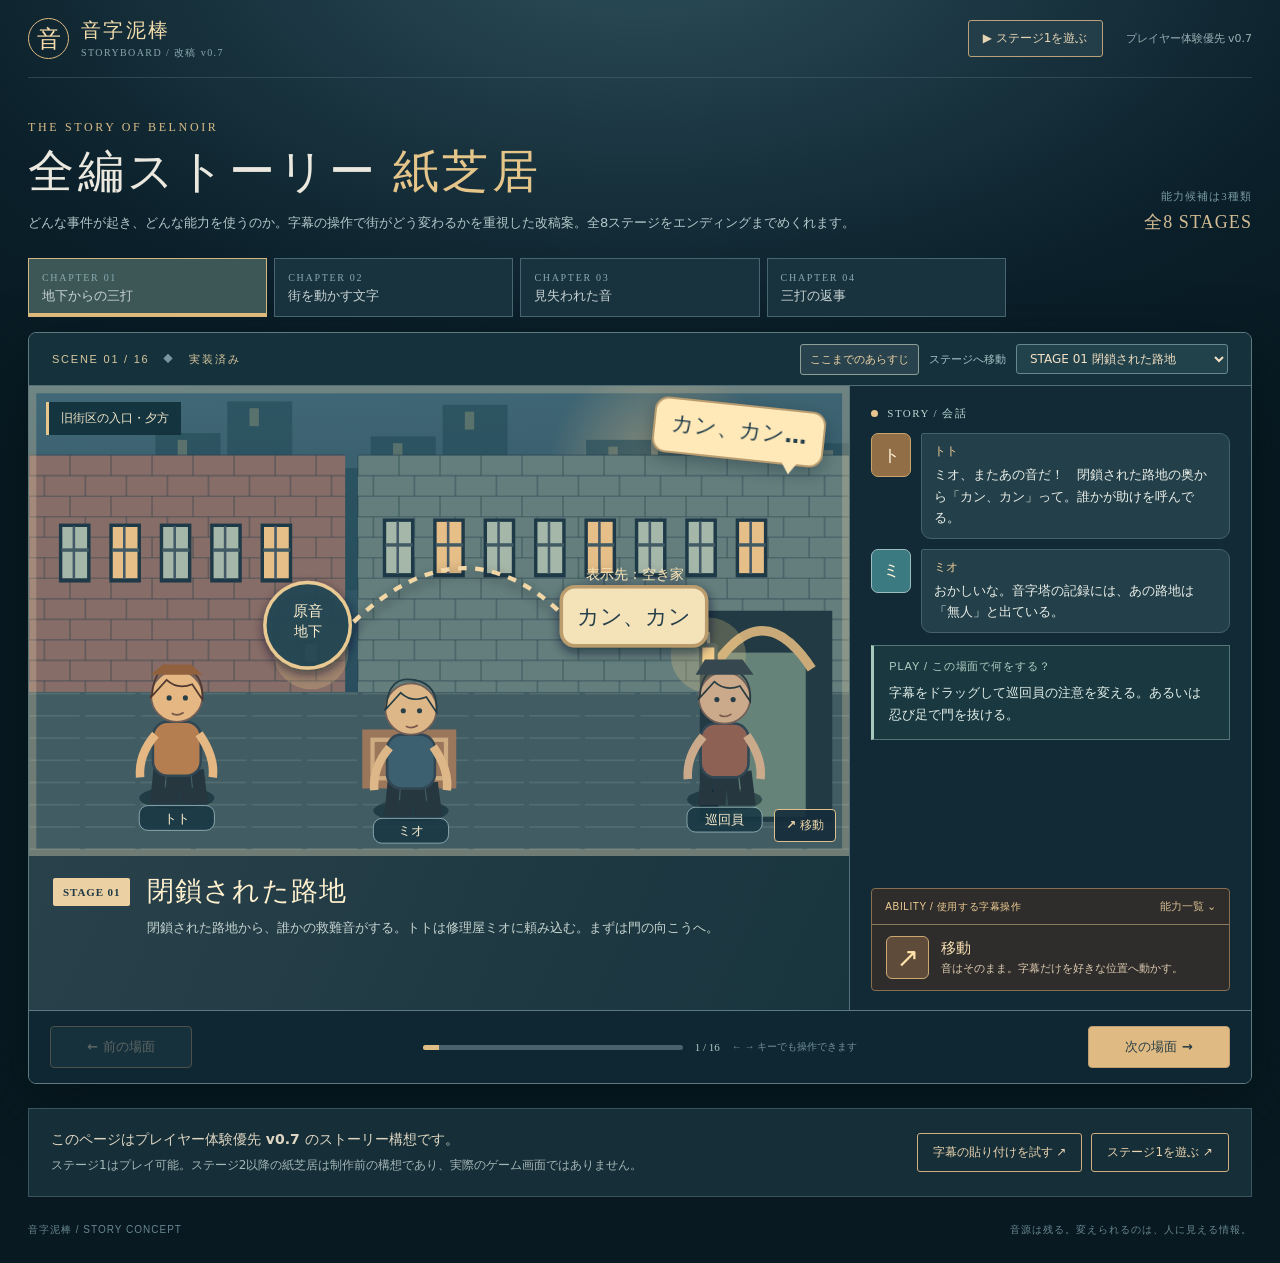
==== story/index.html @ 40056425 "Deploy player-first paper theater and caption experiment" ====
<!doctype html>
<html lang="ja">
<head>
  <meta charset="UTF-8"/>
  <meta name="viewport" content="width=device-width, initial-scale=1, viewport-fit=cover"/>
  <link rel="icon" href="data:image/svg+xml,%3Csvg xmlns='http://www.w3.org/2000/svg' viewBox='0 0 48 48'%3E%3Crect width='48' height='48' rx='10' fill='%231b3a44'/%3E%3Ctext x='24' y='34' text-anchor='middle' font-size='28'%3E%E9%9F%B3%3C/text%3E%3C/svg%3E"/>
  <meta name="theme-color" content="#10262f"/>
  <meta name="description" content="音字泥棒・全8ステージのストーリーと字幕能力をイラスト付きの紙芝居で確認する企画プレビュー。"/>
  <title>音字泥棒｜全編ストーリー紙芝居</title>
  <link rel="stylesheet" href="./style.css"/>
</head>
<body>
<div class="app">
  <header class="topbar">
    <a class="identity" href="../" aria-label="音字泥棒のゲームへ戻る"><span class="identity-mark">音</span><span><strong>音字泥棒</strong><small>STORYBOARD / 改稿 v0.7</small></span></a>
    <nav class="top-actions" aria-label="ページ移動"><a href="../">▶ ステージ1を遊ぶ</a><span class="draft-label">プレイヤー体験優先 v0.7</span></nav>
  </header>
  <section class="heading">
    <div><span class="kicker">THE STORY OF BELNOIR</span><h1>全編ストーリー<span>紙芝居</span></h1><p>どんな事件が起き、どんな能力を使うのか。<br class="mobile-br"/>字幕の操作で街がどう変わるかを重視した改稿案。<br class="mobile-br"/>全8ステージをエンディングまでめくれます。</p></div>
    <div class="heading-aside">能力候補は3種類 <span>全8 STAGES</span></div>
  </section>
  <nav class="chapter-nav" id="chapters" aria-label="章を選ぶ"></nav>
  <main class="paper" id="paper">
    <div class="paper-top">
      <div class="paper-meta"><span id="scene-number">SCENE 01 / 16</span><span class="meta-dot">◆</span><span id="scene-kind">導入</span></div>
      <div class="stage-nav"><button id="recap-toggle" type="button" aria-expanded="false" aria-controls="recap-panel">ここまでのあらすじ</button><label for="stage-select">ステージへ移動</label><select id="stage-select" aria-label="ステージを選んでジャンプ"></select></div>
    </div>
    <div id="recap-panel" class="recap-panel" hidden aria-label="再開時のあらすじ"><strong>ここまでのあらすじ（3文）</strong><div id="recap-lines"></div></div>
    <div class="story-grid">
      <section class="art-column" aria-label="場面イラスト">
        <div class="illustration" id="illustration">
          <div id="artwork" class="artwork" role="img" aria-label="シーンのイラスト"></div>
          <span id="scene-location" class="art-location"></span>
          <span id="scene-sound" class="art-sound"></span>
          <div id="ability-tag" class="art-ability"></div>
        </div>
        <div class="story-caption"><span id="stage-label" class="stage-label">STAGE 01</span><div><h2 id="scene-title"></h2><p id="scene-lead"></p></div></div>
      </section>
      <aside class="talk-column" aria-label="物語とゲーム体験">
        <div class="talk-heading"><span class="dot"></span><span>STORY / 会話</span></div>
        <div id="dialogues" class="dialogues"></div>
        <div class="gameplay-card"><div class="gameplay-label">PLAY / この場面で何をする？</div><p id="gameplay"></p><a id="lab-link" href="./lab/" hidden>この操作を実際に試す →</a></div>
        <div class="ability-card">
          <div class="ability-card-top"><span>ABILITY / 使用する字幕操作</span><button type="button" id="ability-details" aria-expanded="false" aria-controls="ability-list">能力一覧 <span>⌄</span></button></div>
          <div class="ability-current"><span id="ability-symbol" class="ability-symbol"></span><div><strong id="ability-name"></strong><p id="ability-note"></p></div></div>
          <div class="ability-list hidden" id="ability-list"></div>
        </div>
      </aside>
    </div>
    <footer class="page-controls">
      <button id="prev" type="button" class="page-button secondary" aria-label="前の場面へ">← <span>前の場面</span></button>
      <div class="pager-mid"><div class="progress-track"><div class="progress-fill" id="progress-fill"></div></div><span id="page-count">1 / 16</span><span class="keyboard-tip">← → キーでも操作できます</span></div>
      <button id="next" type="button" class="page-button primary">次の場面 <span>→</span></button>
    </footer>
  </main>
  <section class="bottom-guide"><div><strong>このページはプレイヤー体験優先 v0.7 のストーリー構想です。</strong><p>ステージ1はプレイ可能。ステージ2以降の紙芝居は制作前の構想であり、実際のゲーム画面ではありません。</p></div><div class="guide-links"><a href="./lab/">字幕の貼り付けを試す ↗</a><a href="../">ステージ1を遊ぶ ↗</a></div></section>
  <footer class="footer"><span>音字泥棒 / STORY CONCEPT</span><span>音源は残る。変えられるのは、人に見える情報。</span></footer>
</div>
<script type="module" src="./app.js"></script>
</body>
</html>
---- story/style.css ----
:root{color-scheme:dark;font-family:"Noto Sans JP","Hiragino Kaku Gothic ProN",system-ui,sans-serif;color:#eae8df;background:#081b23;font-synthesis:none}
*{box-sizing:border-box}html{scroll-behavior:smooth}html,body{margin:0;min-height:100%}
body{background:radial-gradient(ellipse 90% 49% at 50% -5%,#2d4e5b 0%,#0a1f29 65%,#081921 100%);}
button,select{font:inherit}button{cursor:pointer}a{color:inherit;text-decoration:none}button:focus-visible,a:focus-visible,select:focus-visible{outline:2px solid #ebc991;outline-offset:3px}
.app{max-width:1450px;padding:0 28px;margin:auto}.topbar{min-height:78px;display:flex;justify-content:space-between;align-items:center;gap:20px;border-bottom:1px solid #58737b65}
.identity{display:flex;align-items:center;gap:12px}.identity-mark{width:41px;height:41px;border:1px solid #ddb981;border-radius:50%;display:grid;place-items:center;color:#f5dbac;font-family:"Shippori Mincho",serif;font-size:24px}
.identity strong{font-family:"Shippori Mincho",serif;font-size:20px;color:#f2dcac;display:block;letter-spacing:.12em}.identity small{display:block;font:10px Georgia,serif;letter-spacing:.14em;color:#8aa7ac;margin-top:2px}
.top-actions{display:flex;align-items:center;gap:23px}.top-actions a{border:1px solid #bba17a;color:#e4d4b5;padding:9px 14px;font-size:12px;border-radius:3px;background:#243e49}.top-actions a:hover{background:#355967}.draft-label{color:#99afb3;font-size:11px}
.heading{display:flex;align-items:flex-end;justify-content:space-between;gap:30px;margin:38px 0 24px}.kicker{font:12px Georgia,serif;letter-spacing:.22em;color:#d9bb88}.heading h1{font-family:"Shippori Mincho",serif;font-size:clamp(32px,3.6vw,50px);margin:6px 0 8px;letter-spacing:.08em;font-weight:700}.heading h1 span{color:#e5c58a;margin-left:14px}.heading p{font-size:13px;color:#b2c8ca;line-height:1.8;margin:0}.heading-aside{font:11px Georgia,serif;letter-spacing:.1em;color:#7c9da2;text-align:right;flex-shrink:0}.heading-aside span{display:block;font-size:18px;margin-top:6px;color:#d3bc93}
.chapter-nav{display:grid;grid-template-columns:repeat(5,minmax(0,1fr));gap:7px;margin-bottom:15px}.chapter{background:#18323e;border:1px solid #486671;text-align:left;padding:13px 13px 11px;min-width:0;color:#c9d5d5;transition:background .2s,transform .2s}.chapter:hover{background:#2b4b55}.chapter[aria-current="step"]{background:#3d5656;border-color:#d4b681;box-shadow:inset 0 -3px #dfba7b}.chapter small{color:#89abb1;font:10px Georgia,serif;letter-spacing:.17em;display:block;margin-bottom:4px}.chapter strong{font-size:13px;font-weight:700;white-space:nowrap;overflow:hidden;text-overflow:ellipsis;display:block}
.paper{background:#112a35;border:1px solid #5f7a7e;box-shadow:0 16px 55px #031016a8;border-radius:8px;overflow:hidden}
.paper-top{height:53px;background:#15323c;border-bottom:1px solid #536e77;display:flex;align-items:center;justify-content:space-between;padding:0 23px;gap:8px}
.paper-meta{display:flex;gap:14px;align-items:center;font:11px Georgia,"Noto Sans JP",sans-serif;letter-spacing:.16em;color:#dac69d}.meta-dot{color:#7996a1;font-size:10px}.stage-nav{display:flex;gap:10px;align-items:center}.stage-nav label{font-size:11px;color:#a6c4c7}.stage-nav select{font-size:12px;background:#21414b;color:#f2e1c4;border:1px solid #67878d;padding:6px 23px 6px 9px;border-radius:3px}
.story-grid{display:grid;grid-template-columns:minmax(0,1.64fr) minmax(310px,.8fr);gap:0}.art-column{min-width:0;border-right:1px solid #557178}
.illustration{position:relative;aspect-ratio:960/550;background:#1e4651;overflow:hidden}.artwork{width:100%;height:100%;transition:opacity .23s,transform .23s;will-change:opacity}.artwork.fade{opacity:.25;transform:scale(1.035)}.artwork svg{display:block;width:100%;height:100%}
.art-location{position:absolute;left:17px;top:16px;background:#0e2d38d9;backdrop-filter:blur(4px);border-left:3px solid #e8c78f;padding:8px 12px;font-size:12px;color:#f2e5c8;font-weight:700}
.art-sound{position:absolute;right:24px;top:18px;padding:9px 16px 13px;transform:rotate(6deg);background:#ffe9b9;border-radius:14px;color:#233e4a;font-size:clamp(13px,2vw,22px);font-weight:900;box-shadow:0 6px 18px #08182355;border:2px solid #b99c6f;animation:captionFloat 3s ease-in-out infinite}
@keyframes captionFloat{50%{transform:translateY(-5px) rotate(3deg)}}.art-sound:after{content:"";position:absolute;bottom:-11px;right:23px;border-style:solid;border-width:12px 8px 0;border-color:#ffe9b9 transparent transparent}
.art-ability{position:absolute;right:13px;bottom:14px;display:flex;align-items:center;gap:7px;background:#152e3be8;border:1px solid #e0c18d;padding:7px 11px;font-size:12px;color:#eed6a8;border-radius:4px;font-weight:700}
.story-caption{display:flex;align-items:flex-start;gap:17px;min-height:154px;padding:22px 24px 20px;background:linear-gradient(115deg,#29414b,#18343d)}
.stage-label{background:#ead0a2;color:#203945;font:700 11px Georgia,"Noto Sans JP",serif;white-space:nowrap;letter-spacing:.08em;padding:8px 10px;border-radius:2px;flex-shrink:0}
.story-caption h2{font-family:"Shippori Mincho",serif;font-size:clamp(20px,2.1vw,27px);font-weight:700;margin:-5px 0 7px;color:#fff0ce;letter-spacing:.04em}
.story-caption p{font-size:13px;line-height:1.8;color:#c5d4d0;margin:0}
.talk-column{padding:20px 21px 19px;display:flex;flex-direction:column;gap:12px}
.talk-heading{font:11px Georgia,"Noto Sans JP",serif;letter-spacing:.13em;color:#b8d6d1;display:flex;gap:9px;align-items:center}
.dot{height:7px;width:7px;border-radius:50%;background:#e9c68d}
.dialogues{display:grid;gap:10px;min-height:173px}.dialogue{display:flex;gap:10px;align-items:start}.avatar{width:40px;height:44px;display:grid;place-items:center;flex:0 0 auto;border-radius:7px;background:#3b7a80;color:#fff3d9;font-size:17px;font-family:"Shippori Mincho",serif;font-weight:700;border:1px solid #9cbec1}.avatar.toto{background:#916e46;border-color:#caa46d}.avatar.emma{background:#638e91}.avatar.clara{background:#6a6486}.avatar.nadia{background:#825b5a}.avatar.adel{background:#5d7567}.avatar.guard,.avatar.worker,.avatar.rescuer{background:#866956}
.speech{background:#23404a;border:1px solid #45626b;border-radius:2px 10px 10px 10px;padding:9px 12px;min-width:0;flex:1}.speech strong{display:block;color:#ebc996;font-size:12px;margin-bottom:4px}.speech p{color:#ebeee8;font-size:13px;line-height:1.65;margin:0;font-weight:600}
.gameplay-card{background:#193840;border:1px solid #527776;padding:13px 15px;border-left:3px solid #a4c9bb}.gameplay-label{font:11px Georgia,"Noto Sans JP",sans-serif;letter-spacing:.08em;color:#b6d0c4}.gameplay-card p{font-size:13px;line-height:1.7;margin:8px 0 0;color:#e2eee8}
.ability-card{border:1px solid #866f50;background:#342e2add;margin-top:auto;border-radius:4px;overflow:hidden}.ability-card-top{display:flex;justify-content:space-between;align-items:center;gap:8px;padding:8px 13px;border-bottom:1px solid #8b795b;font:10px Georgia,"Noto Sans JP",sans-serif;letter-spacing:.06em;color:#efcd94}.ability-card-top button{border:0;background:none;color:#d5bc91;font-size:11px;padding:2px 0}.ability-card-top button:hover{text-decoration:underline}.ability-current{display:flex;gap:12px;align-items:center;padding:11px 14px}.ability-symbol{display:grid;place-items:center;width:43px;height:43px;border:1px solid #cda873;background:#5e4b3a;color:#ffe3a9;border-radius:6px;font-size:27px;flex-shrink:0}.ability-current strong{color:#fce3b5;font-size:15px}.ability-current p{color:#dccab1;font-size:11px;line-height:1.5;margin:3px 0 0}.ability-list{border-top:1px solid #876d4c;padding:10px 13px;display:grid;grid-template-columns:1fr;gap:8px}.ability-list.hidden{display:none}.ability-list-item{display:grid;grid-template-columns:23px 53px 1fr;gap:6px;align-items:center;font-size:11px;color:#decaa7}.ability-list-item.locked{opacity:.43}.ability-list-item em{font-style:normal;color:#bba78d;font-size:10px}
.page-controls{background:#0e2733;border-top:1px solid #5c7981;display:flex;align-items:center;justify-content:space-between;padding:15px 21px;gap:18px}.page-button{padding:11px 17px;min-width:142px;font-weight:800;border-radius:4px;border:1px solid #bd9d71;font-size:13px}.page-button.primary{background:#dfba83;color:#263c45}.page-button.primary:hover{background:#f5d499}.page-button.secondary{background:#29444e;color:#ebdabe}.page-button.secondary:hover{background:#395b65}.page-button:disabled{opacity:.35;cursor:not-allowed}
.pager-mid{display:flex;flex:1;min-width:100px;align-items:center;gap:12px;justify-content:center}.progress-track{max-width:260px;min-width:60px;flex:1;border-radius:8px;height:5px;background:#49616c;overflow:hidden}.progress-fill{height:100%;background:#dfbd85;transition:width .25s}.pager-mid>span{font:11px Georgia,serif;color:#afc7c5;white-space:nowrap}.pager-mid .keyboard-tip{font:10px "Noto Sans JP",sans-serif;color:#728f96}
.bottom-guide{display:flex;justify-content:space-between;align-items:center;gap:18px;margin:24px 0 18px;padding:20px 22px;border:1px solid #39545d;background:#162e37}.bottom-guide strong{font-size:14px;color:#dfd7c4}.bottom-guide p{margin:7px 0 0;color:#a4b7b8;font-size:12px;line-height:1.6}.bottom-guide a{flex-shrink:0;border:1px solid #d2ae7d;padding:10px 15px;border-radius:3px;color:#ebd4b1;font-size:12px}.bottom-guide a:hover{background:#254751}.footer{display:flex;justify-content:space-between;padding:8px 0 26px;color:#688791;font:10px Georgia,"Noto Sans JP",sans-serif;letter-spacing:.1em}.mobile-br{display:none}
@media(max-width:1100px){.story-grid{grid-template-columns:minmax(0,1.3fr) minmax(285px,.9fr)}.art-sound{font-size:16px}.talk-column{padding:15px}.dialogues{min-height:150px}.speech p{font-size:12px}.story-caption{padding:17px;min-height:154px}.story-caption h2{font-size:22px}.pager-mid .keyboard-tip{display:none}}
@media(max-width:850px){.app{padding:0 15px}.topbar{min-height:64px}.heading{margin:24px 0 16px}.chapter-nav{gap:4px}.chapter{padding:11px 6px}.chapter strong{font-size:11px}.chapter small{font-size:9px}.story-grid{grid-template-columns:1fr}.art-column{border-right:0}.illustration{aspect-ratio:960/490}.story-caption{min-height:0;padding:16px 19px}.talk-column{border-top:1px solid #5d767e;padding:18px}.dialogues{min-height:0;grid-template-columns:1fr 1fr}.bottom-guide{margin-top:18px}}
@media(max-width:600px){.app{padding:0 8px}.topbar{min-height:60px;padding:0 4px}.identity-mark{width:33px;height:33px;font-size:19px}.identity strong{font-size:17px}.identity small{font-size:8px}.top-actions a{padding:6px 9px;font-size:10px}.top-actions .draft-label{display:none}.heading{margin:22px 5px 17px}.heading h1{font-size:33px}.heading h1 span{font-size:27px;margin-left:9px}.heading p{font-size:11px}.mobile-br{display:block}.heading-aside{display:none}.chapter-nav{display:flex;gap:5px;overflow-x:auto;padding-bottom:6px}.chapter{flex:0 0 108px}.chapter strong{font-size:10px}.paper-top{height:46px;padding:0 9px}.paper-meta{font-size:10px;gap:6px}.stage-nav{gap:5px}.stage-nav label{display:none}.stage-nav select{font-size:10px;max-width:123px}.art-location{left:6px;top:7px;font-size:9px;padding:5px 7px}.art-sound{right:8px;top:12px;font-size:12px;padding:5px 9px 8px}.art-ability{bottom:6px;right:6px;padding:4px 6px;font-size:9px}.illustration{aspect-ratio:960/570}.story-caption{gap:10px;padding:14px 10px 15px}.story-caption .stage-label{padding:7px 6px;font-size:9px}.story-caption h2{font-size:20px;margin:-4px 0 5px}.story-caption p{font-size:11px;line-height:1.65}.talk-column{padding:14px 10px}.dialogues{grid-template-columns:1fr;gap:9px}.dialogue{gap:8px}.avatar{height:38px;width:37px}.speech{padding:8px 10px}.speech p{font-size:12px}.gameplay-card{padding:12px}.gameplay-card p{font-size:12px}.page-controls{padding:11px 9px;gap:8px}.page-button{font-size:11px;min-width:101px;padding:10px 8px}.pager-mid{gap:5px}.pager-mid .progress-track{display:none}.pager-mid>span{font-size:11px}.bottom-guide{padding:14px 11px;flex-direction:column;align-items:flex-start}.bottom-guide strong{font-size:12px}.bottom-guide p{font-size:11px}.bottom-guide a{font-size:11px}.footer span:last-child{display:none}}
@media(prefers-reduced-motion:reduce){*,*:before,*:after{animation:none!important;transition:none!important;scroll-behavior:auto!important}}

/* Hands-on story experiment */
[hidden]{display:none!important}
#lab-link{display:inline-flex;margin-top:12px;padding:9px 13px;background:#e2c18e;color:#173642;font-size:12px;font-weight:800;text-decoration:none;border-radius:4px}
#lab-link:hover{background:#f4ddab}
.guide-links{display:flex;gap:9px;flex-wrap:wrap;align-items:center}
@media(max-width:600px){.guide-links{width:100%}}

/* Three-sentence resume recap (paper-theater preview, not a save implementation) */
#recap-toggle{background:#29434e;border:1px solid #8c9e96;border-radius:3px;color:#eed2a4;font-size:11px;padding:7px 9px;white-space:nowrap}
#recap-toggle:hover{background:#405e62}
.recap-panel{background:#24414b;border-bottom:1px solid #657c80;padding:13px 22px}.recap-panel strong{font-size:12px;color:#ecd29e}.recap-panel div{display:grid;grid-template-columns:repeat(3,1fr);gap:9px;margin-top:10px}.recap-panel p{font-size:12px;line-height:1.65;color:#d7e5dd;border-left:2px solid #c8ad7b;margin:0;padding:1px 8px}.stage-nav{flex-wrap:wrap;justify-content:flex-end}
@media(max-width:700px){.recap-panel{padding:12px}.recap-panel div{grid-template-columns:1fr;gap:5px}.recap-panel p{font-size:11px}#recap-toggle{font-size:9px;padding:6px}.paper-top{height:auto;min-height:53px;padding-top:7px;padding-bottom:7px}}
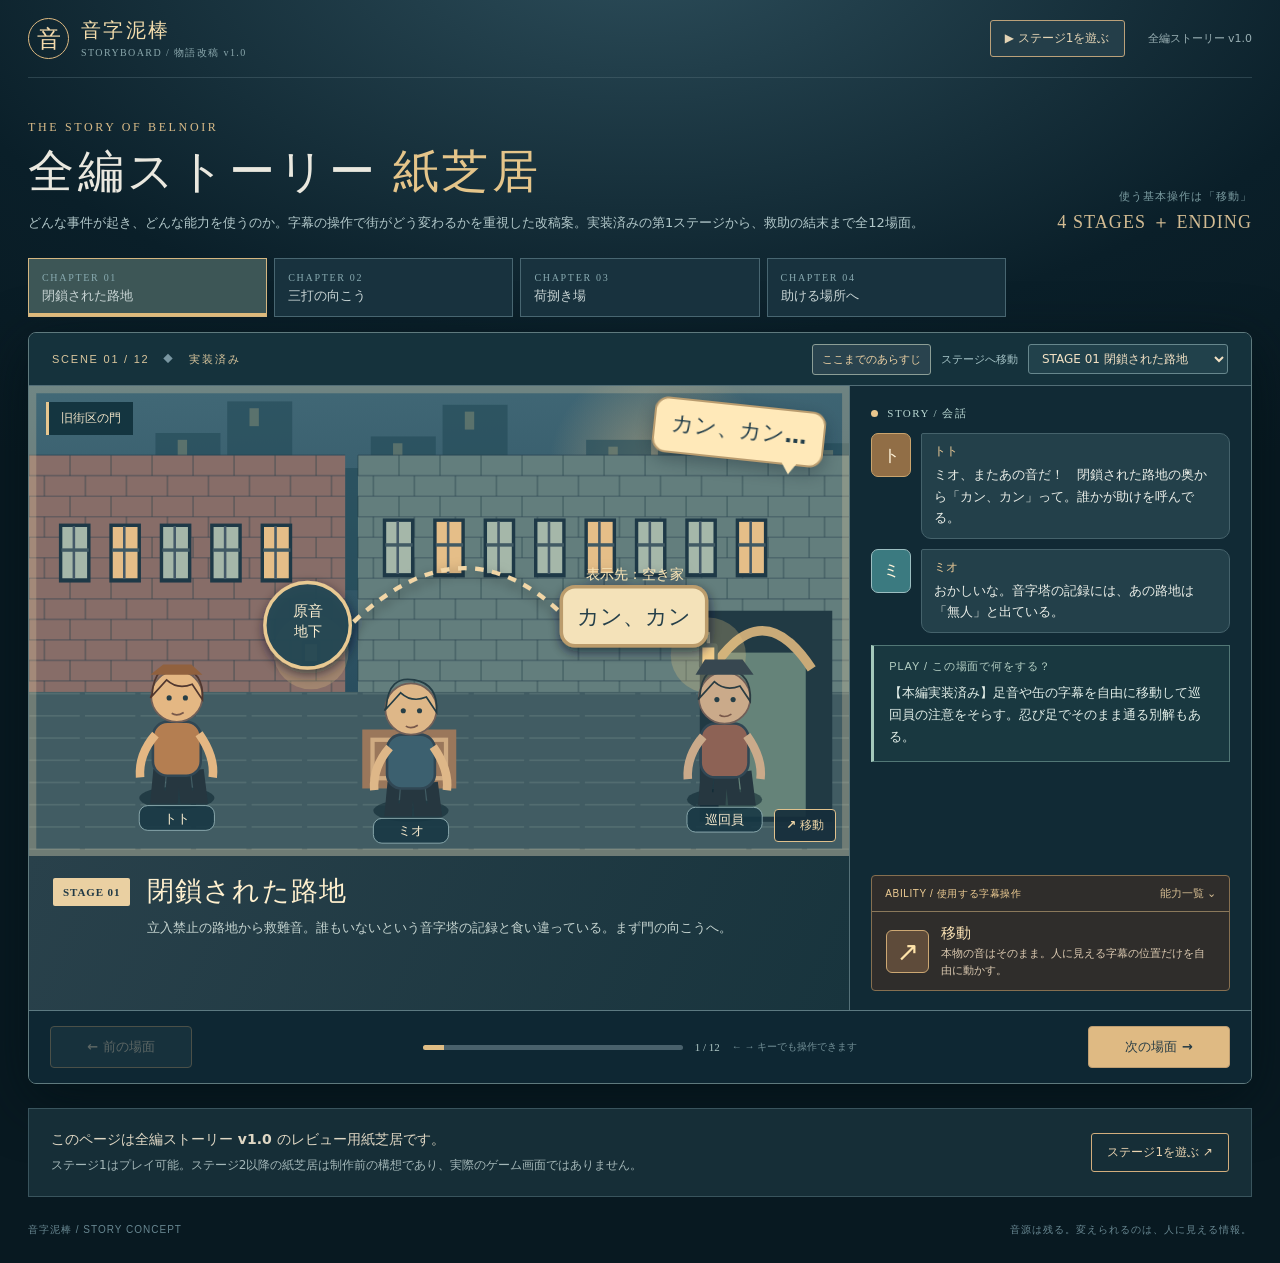
==== commit feda68dd: "Publish reviewed story: rescue by moving sound captions" ====
--- a/story/index.html
+++ b/story/index.html
@@ -5,24 +5,24 @@
   <meta name="viewport" content="width=device-width, initial-scale=1, viewport-fit=cover"/>
   <link rel="icon" href="data:image/svg+xml,%3Csvg xmlns='http://www.w3.org/2000/svg' viewBox='0 0 48 48'%3E%3Crect width='48' height='48' rx='10' fill='%231b3a44'/%3E%3Ctext x='24' y='34' text-anchor='middle' font-size='28'%3E%E9%9F%B3%3C/text%3E%3C/svg%3E"/>
   <meta name="theme-color" content="#10262f"/>
-  <meta name="description" content="音字泥棒・全8ステージのストーリーと字幕能力をイラスト付きの紙芝居で確認する企画プレビュー。"/>
+  <meta name="description" content="音字泥棒・全4プレイステージ＋後日談の物語と字幕操作をイラスト付きの紙芝居で確認する企画プレビュー。"/>
   <title>音字泥棒｜全編ストーリー紙芝居</title>
   <link rel="stylesheet" href="./style.css"/>
 </head>
 <body>
 <div class="app">
   <header class="topbar">
-    <a class="identity" href="../" aria-label="音字泥棒のゲームへ戻る"><span class="identity-mark">音</span><span><strong>音字泥棒</strong><small>STORYBOARD / 改稿 v0.7</small></span></a>
-    <nav class="top-actions" aria-label="ページ移動"><a href="../">▶ ステージ1を遊ぶ</a><span class="draft-label">プレイヤー体験優先 v0.7</span></nav>
+    <a class="identity" href="../" aria-label="音字泥棒のゲームへ戻る"><span class="identity-mark">音</span><span><strong>音字泥棒</strong><small>STORYBOARD / 物語改稿 v1.0</small></span></a>
+    <nav class="top-actions" aria-label="ページ移動"><a href="../">▶ ステージ1を遊ぶ</a><span class="draft-label">全編ストーリー v1.0</span></nav>
   </header>
   <section class="heading">
-    <div><span class="kicker">THE STORY OF BELNOIR</span><h1>全編ストーリー<span>紙芝居</span></h1><p>どんな事件が起き、どんな能力を使うのか。<br class="mobile-br"/>字幕の操作で街がどう変わるかを重視した改稿案。<br class="mobile-br"/>全8ステージをエンディングまでめくれます。</p></div>
-    <div class="heading-aside">能力候補は3種類 <span>全8 STAGES</span></div>
+    <div><span class="kicker">THE STORY OF BELNOIR</span><h1>全編ストーリー<span>紙芝居</span></h1><p>どんな事件が起き、どんな能力を使うのか。<br class="mobile-br"/>字幕の操作で街がどう変わるかを重視した改稿案。<br class="mobile-br"/>実装済みの第1ステージから、救助の結末まで全12場面。</p></div>
+    <div class="heading-aside">使う基本操作は「移動」 <span>4 STAGES ＋ ENDING</span></div>
   </section>
   <nav class="chapter-nav" id="chapters" aria-label="章を選ぶ"></nav>
   <main class="paper" id="paper">
     <div class="paper-top">
-      <div class="paper-meta"><span id="scene-number">SCENE 01 / 16</span><span class="meta-dot">◆</span><span id="scene-kind">導入</span></div>
+      <div class="paper-meta"><span id="scene-number">SCENE 01 / 12</span><span class="meta-dot">◆</span><span id="scene-kind">導入</span></div>
       <div class="stage-nav"><button id="recap-toggle" type="button" aria-expanded="false" aria-controls="recap-panel">ここまでのあらすじ</button><label for="stage-select">ステージへ移動</label><select id="stage-select" aria-label="ステージを選んでジャンプ"></select></div>
     </div>
     <div id="recap-panel" class="recap-panel" hidden aria-label="再開時のあらすじ"><strong>ここまでのあらすじ（3文）</strong><div id="recap-lines"></div></div>
@@ -49,11 +49,11 @@
     </div>
     <footer class="page-controls">
       <button id="prev" type="button" class="page-button secondary" aria-label="前の場面へ">← <span>前の場面</span></button>
-      <div class="pager-mid"><div class="progress-track"><div class="progress-fill" id="progress-fill"></div></div><span id="page-count">1 / 16</span><span class="keyboard-tip">← → キーでも操作できます</span></div>
+      <div class="pager-mid"><div class="progress-track"><div class="progress-fill" id="progress-fill"></div></div><span id="page-count">1 / 12</span><span class="keyboard-tip">← → キーでも操作できます</span></div>
       <button id="next" type="button" class="page-button primary">次の場面 <span>→</span></button>
     </footer>
   </main>
-  <section class="bottom-guide"><div><strong>このページはプレイヤー体験優先 v0.7 のストーリー構想です。</strong><p>ステージ1はプレイ可能。ステージ2以降の紙芝居は制作前の構想であり、実際のゲーム画面ではありません。</p></div><div class="guide-links"><a href="./lab/">字幕の貼り付けを試す ↗</a><a href="../">ステージ1を遊ぶ ↗</a></div></section>
+  <section class="bottom-guide"><div><strong>このページは全編ストーリー v1.0 のレビュー用紙芝居です。</strong><p>ステージ1はプレイ可能。ステージ2以降の紙芝居は制作前の構想であり、実際のゲーム画面ではありません。</p></div><div class="guide-links"><a href="../">ステージ1を遊ぶ ↗</a></div></section>
   <footer class="footer"><span>音字泥棒 / STORY CONCEPT</span><span>音源は残る。変えられるのは、人に見える情報。</span></footer>
 </div>
 <script type="module" src="./app.js"></script>
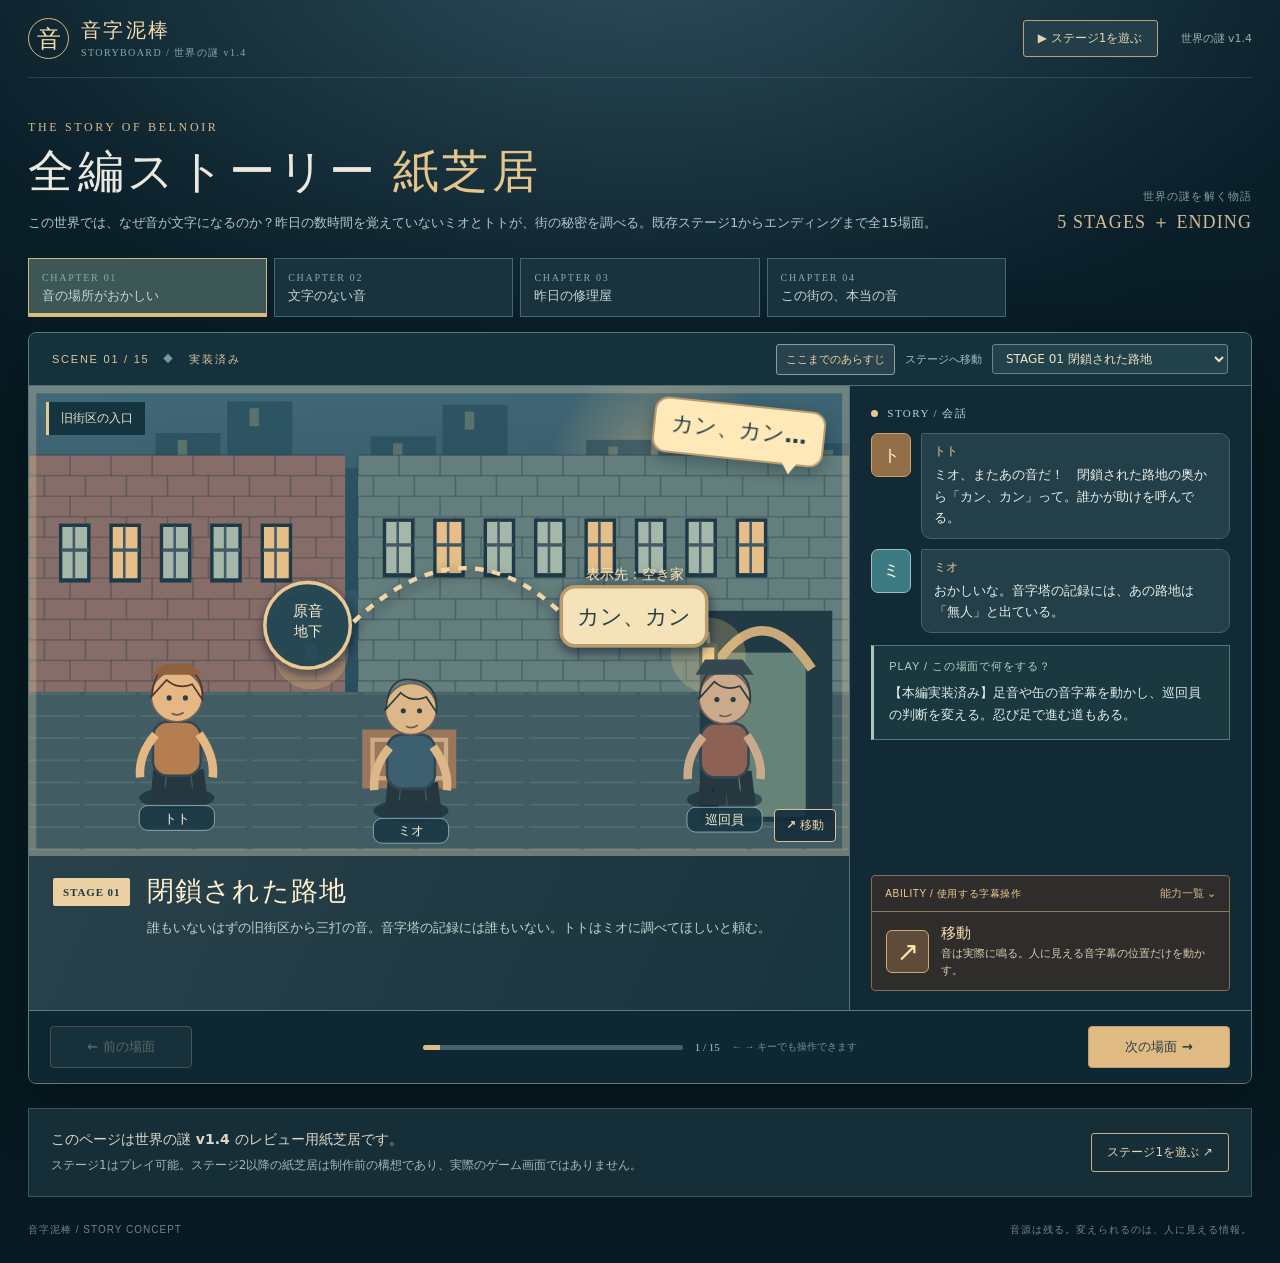
==== commit d9fd6153: "Publish world-origin mystery storyboard v1.4" ====
--- a/story/index.html
+++ b/story/index.html
@@ -5,24 +5,24 @@
   <meta name="viewport" content="width=device-width, initial-scale=1, viewport-fit=cover"/>
   <link rel="icon" href="data:image/svg+xml,%3Csvg xmlns='http://www.w3.org/2000/svg' viewBox='0 0 48 48'%3E%3Crect width='48' height='48' rx='10' fill='%231b3a44'/%3E%3Ctext x='24' y='34' text-anchor='middle' font-size='28'%3E%E9%9F%B3%3C/text%3E%3C/svg%3E"/>
   <meta name="theme-color" content="#10262f"/>
-  <meta name="description" content="音字泥棒・全4プレイステージ＋後日談の物語と字幕操作をイラスト付きの紙芝居で確認する企画プレビュー。"/>
+  <meta name="description" content="音字泥棒の世界ではなぜ音が文字になるのか。記憶を少し失ったミオとトトが、音の謎と街の成り立ちを追う全編紙芝居。"/>
   <title>音字泥棒｜全編ストーリー紙芝居</title>
   <link rel="stylesheet" href="./style.css"/>
 </head>
 <body>
 <div class="app">
   <header class="topbar">
-    <a class="identity" href="../" aria-label="音字泥棒のゲームへ戻る"><span class="identity-mark">音</span><span><strong>音字泥棒</strong><small>STORYBOARD / 物語改稿 v1.0</small></span></a>
-    <nav class="top-actions" aria-label="ページ移動"><a href="../">▶ ステージ1を遊ぶ</a><span class="draft-label">全編ストーリー v1.0</span></nav>
+    <a class="identity" href="../" aria-label="音字泥棒のゲームへ戻る"><span class="identity-mark">音</span><span><strong>音字泥棒</strong><small>STORYBOARD / 世界の謎 v1.4</small></span></a>
+    <nav class="top-actions" aria-label="ページ移動"><a href="../">▶ ステージ1を遊ぶ</a><span class="draft-label">世界の謎 v1.4</span></nav>
   </header>
   <section class="heading">
-    <div><span class="kicker">THE STORY OF BELNOIR</span><h1>全編ストーリー<span>紙芝居</span></h1><p>どんな事件が起き、どんな能力を使うのか。<br class="mobile-br"/>字幕の操作で街がどう変わるかを重視した改稿案。<br class="mobile-br"/>実装済みの第1ステージから、救助の結末まで全12場面。</p></div>
-    <div class="heading-aside">使う基本操作は「移動」 <span>4 STAGES ＋ ENDING</span></div>
+    <div><span class="kicker">THE STORY OF BELNOIR</span><h1>全編ストーリー<span>紙芝居</span></h1><p>この世界では、なぜ音が文字になるのか？<br class="mobile-br"/>昨日の数時間を覚えていないミオとトトが、街の秘密を調べる。<br class="mobile-br"/>既存ステージ1からエンディングまで全15場面。</p></div>
+    <div class="heading-aside">世界の謎を解く物語 <span>5 STAGES ＋ ENDING</span></div>
   </section>
   <nav class="chapter-nav" id="chapters" aria-label="章を選ぶ"></nav>
   <main class="paper" id="paper">
     <div class="paper-top">
-      <div class="paper-meta"><span id="scene-number">SCENE 01 / 12</span><span class="meta-dot">◆</span><span id="scene-kind">導入</span></div>
+      <div class="paper-meta"><span id="scene-number">SCENE 01 / 15</span><span class="meta-dot">◆</span><span id="scene-kind">導入</span></div>
       <div class="stage-nav"><button id="recap-toggle" type="button" aria-expanded="false" aria-controls="recap-panel">ここまでのあらすじ</button><label for="stage-select">ステージへ移動</label><select id="stage-select" aria-label="ステージを選んでジャンプ"></select></div>
     </div>
     <div id="recap-panel" class="recap-panel" hidden aria-label="再開時のあらすじ"><strong>ここまでのあらすじ（3文）</strong><div id="recap-lines"></div></div>
@@ -49,11 +49,11 @@
     </div>
     <footer class="page-controls">
       <button id="prev" type="button" class="page-button secondary" aria-label="前の場面へ">← <span>前の場面</span></button>
-      <div class="pager-mid"><div class="progress-track"><div class="progress-fill" id="progress-fill"></div></div><span id="page-count">1 / 12</span><span class="keyboard-tip">← → キーでも操作できます</span></div>
+      <div class="pager-mid"><div class="progress-track"><div class="progress-fill" id="progress-fill"></div></div><span id="page-count">1 / 15</span><span class="keyboard-tip">← → キーでも操作できます</span></div>
       <button id="next" type="button" class="page-button primary">次の場面 <span>→</span></button>
     </footer>
   </main>
-  <section class="bottom-guide"><div><strong>このページは全編ストーリー v1.0 のレビュー用紙芝居です。</strong><p>ステージ1はプレイ可能。ステージ2以降の紙芝居は制作前の構想であり、実際のゲーム画面ではありません。</p></div><div class="guide-links"><a href="../">ステージ1を遊ぶ ↗</a></div></section>
+  <section class="bottom-guide"><div><strong>このページは世界の謎 v1.4 のレビュー用紙芝居です。</strong><p>ステージ1はプレイ可能。ステージ2以降の紙芝居は制作前の構想であり、実際のゲーム画面ではありません。</p></div><div class="guide-links"><a href="../">ステージ1を遊ぶ ↗</a></div></section>
   <footer class="footer"><span>音字泥棒 / STORY CONCEPT</span><span>音源は残る。変えられるのは、人に見える情報。</span></footer>
 </div>
 <script type="module" src="./app.js"></script>
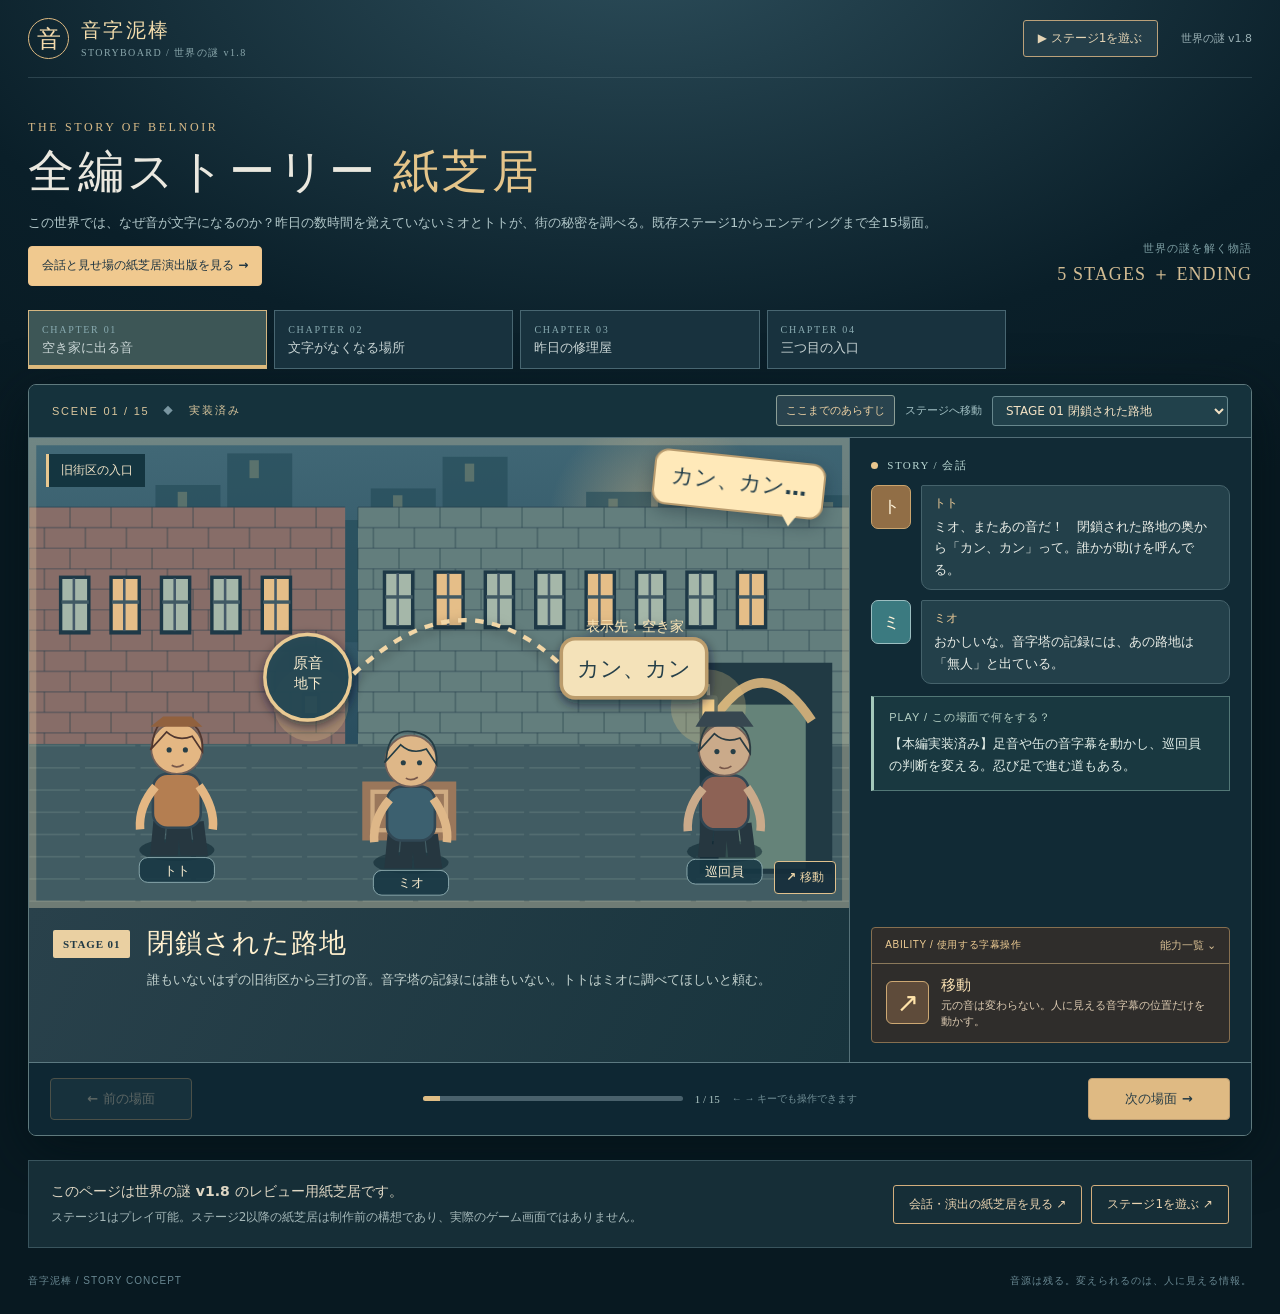
==== commit 77ef3144: "Publish five-act interactive sound-caption paper theater" ====
--- a/story/index.html
+++ b/story/index.html
@@ -12,11 +12,11 @@
 <body>
 <div class="app">
   <header class="topbar">
-    <a class="identity" href="../" aria-label="音字泥棒のゲームへ戻る"><span class="identity-mark">音</span><span><strong>音字泥棒</strong><small>STORYBOARD / 世界の謎 v1.4</small></span></a>
-    <nav class="top-actions" aria-label="ページ移動"><a href="../">▶ ステージ1を遊ぶ</a><span class="draft-label">世界の謎 v1.4</span></nav>
+    <a class="identity" href="../" aria-label="音字泥棒のゲームへ戻る"><span class="identity-mark">音</span><span><strong>音字泥棒</strong><small>STORYBOARD / 世界の謎 v1.8</small></span></a>
+    <nav class="top-actions" aria-label="ページ移動"><a href="../">▶ ステージ1を遊ぶ</a><span class="draft-label">世界の謎 v1.8</span></nav>
   </header>
   <section class="heading">
-    <div><span class="kicker">THE STORY OF BELNOIR</span><h1>全編ストーリー<span>紙芝居</span></h1><p>この世界では、なぜ音が文字になるのか？<br class="mobile-br"/>昨日の数時間を覚えていないミオとトトが、街の秘密を調べる。<br class="mobile-br"/>既存ステージ1からエンディングまで全15場面。</p></div>
+    <div><span class="kicker">THE STORY OF BELNOIR</span><h1>全編ストーリー<span>紙芝居</span></h1><p>この世界では、なぜ音が文字になるのか？<br class="mobile-br"/>昨日の数時間を覚えていないミオとトトが、街の秘密を調べる。<br class="mobile-br"/>既存ステージ1からエンディングまで全15場面。<a href="./comic/" class="comic-entry">会話と見せ場の紙芝居演出版を見る →</a></p></div>
     <div class="heading-aside">世界の謎を解く物語 <span>5 STAGES ＋ ENDING</span></div>
   </section>
   <nav class="chapter-nav" id="chapters" aria-label="章を選ぶ"></nav>
@@ -53,7 +53,7 @@
       <button id="next" type="button" class="page-button primary">次の場面 <span>→</span></button>
     </footer>
   </main>
-  <section class="bottom-guide"><div><strong>このページは世界の謎 v1.4 のレビュー用紙芝居です。</strong><p>ステージ1はプレイ可能。ステージ2以降の紙芝居は制作前の構想であり、実際のゲーム画面ではありません。</p></div><div class="guide-links"><a href="../">ステージ1を遊ぶ ↗</a></div></section>
+  <section class="bottom-guide"><div><strong>このページは世界の謎 v1.8 のレビュー用紙芝居です。</strong><p>ステージ1はプレイ可能。ステージ2以降の紙芝居は制作前の構想であり、実際のゲーム画面ではありません。</p></div><div class="guide-links"><a href="./comic/">会話・演出の紙芝居を見る ↗</a><a href="../">ステージ1を遊ぶ ↗</a></div></section>
   <footer class="footer"><span>音字泥棒 / STORY CONCEPT</span><span>音源は残る。変えられるのは、人に見える情報。</span></footer>
 </div>
 <script type="module" src="./app.js"></script>
--- a/story/style.css
+++ b/story/style.css
@@ -48,3 +48,5 @@
 #recap-toggle:hover{background:#405e62}
 .recap-panel{background:#24414b;border-bottom:1px solid #657c80;padding:13px 22px}.recap-panel strong{font-size:12px;color:#ecd29e}.recap-panel div{display:grid;grid-template-columns:repeat(3,1fr);gap:9px;margin-top:10px}.recap-panel p{font-size:12px;line-height:1.65;color:#d7e5dd;border-left:2px solid #c8ad7b;margin:0;padding:1px 8px}.stage-nav{flex-wrap:wrap;justify-content:flex-end}
 @media(max-width:700px){.recap-panel{padding:12px}.recap-panel div{grid-template-columns:1fr;gap:5px}.recap-panel p{font-size:11px}#recap-toggle{font-size:9px;padding:6px}.paper-top{height:auto;min-height:53px;padding-top:7px;padding-bottom:7px}}
+/* Link to the separate, dialogue-first paper-theater treatment. */
+.comic-entry{display:inline-flex;margin:12px 0 0;padding:8px 13px;border:1px solid #edc48c;color:#1c3340;background:#f0c98f;border-radius:4px;font-weight:800;white-space:normal;font-size:12px}.comic-entry:hover{background:#ffe2b7}
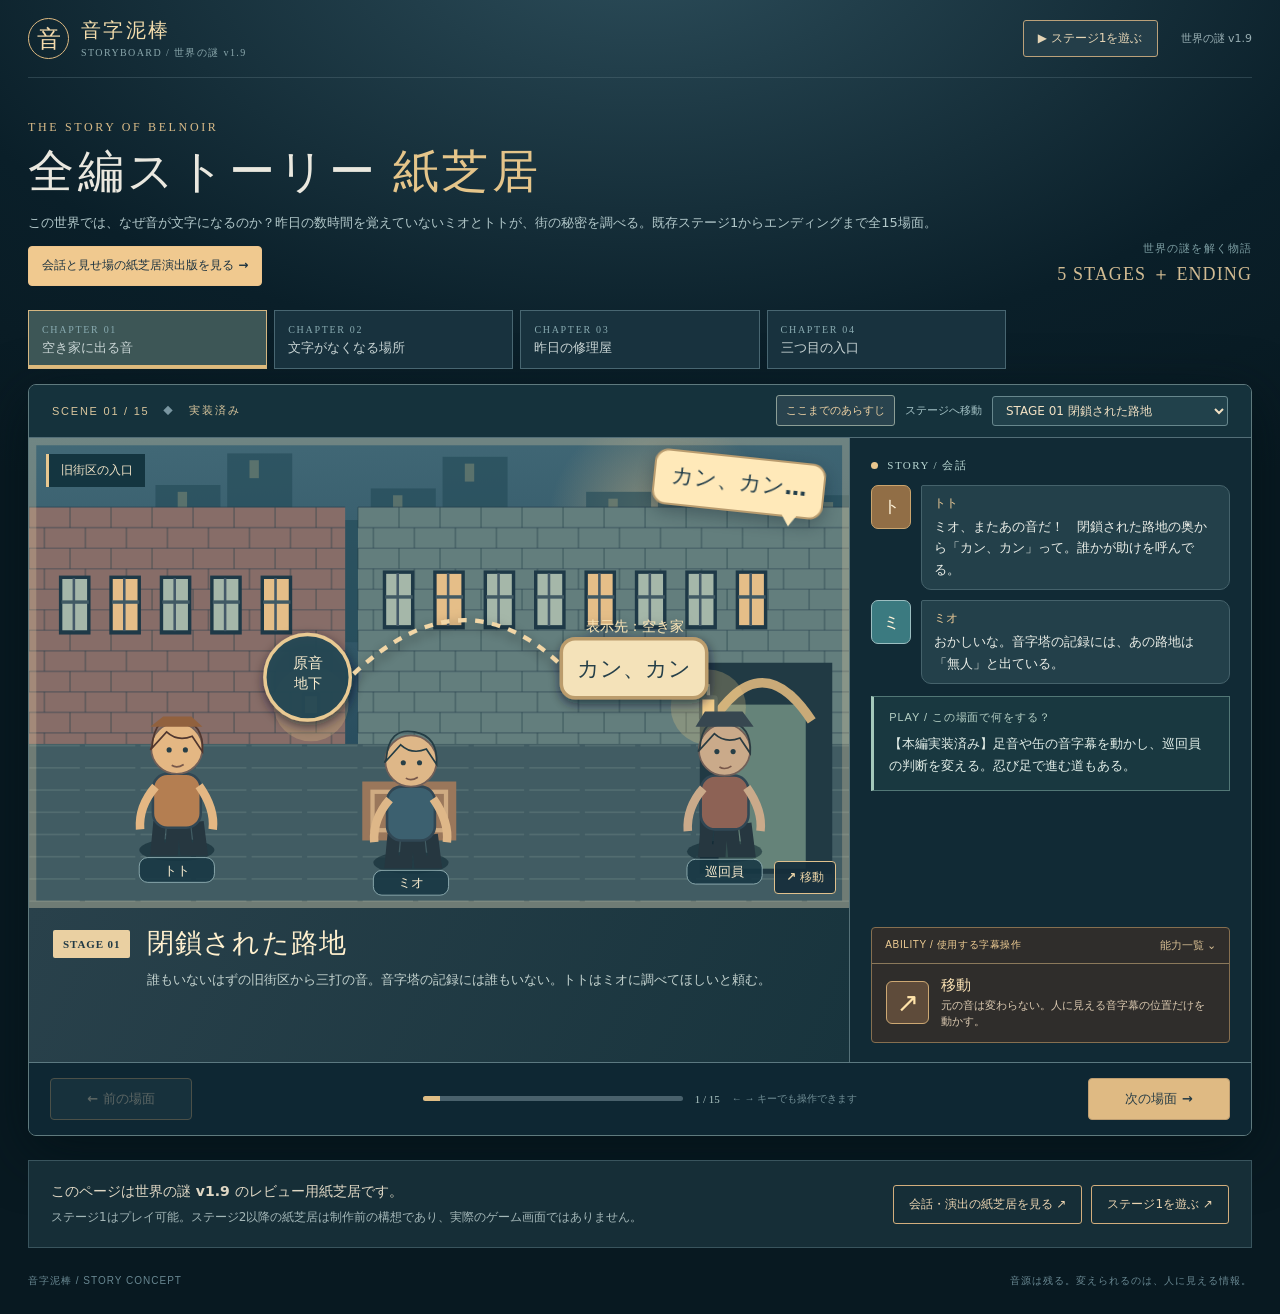
==== commit fa1b0795: "Publish playable story comic v1.9 with sound and consequential branches" ====
--- a/story/index.html
+++ b/story/index.html
@@ -12,8 +12,8 @@
 <body>
 <div class="app">
   <header class="topbar">
-    <a class="identity" href="../" aria-label="音字泥棒のゲームへ戻る"><span class="identity-mark">音</span><span><strong>音字泥棒</strong><small>STORYBOARD / 世界の謎 v1.8</small></span></a>
-    <nav class="top-actions" aria-label="ページ移動"><a href="../">▶ ステージ1を遊ぶ</a><span class="draft-label">世界の謎 v1.8</span></nav>
+    <a class="identity" href="../" aria-label="音字泥棒のゲームへ戻る"><span class="identity-mark">音</span><span><strong>音字泥棒</strong><small>STORYBOARD / 世界の謎 v1.9</small></span></a>
+    <nav class="top-actions" aria-label="ページ移動"><a href="../">▶ ステージ1を遊ぶ</a><span class="draft-label">世界の謎 v1.9</span></nav>
   </header>
   <section class="heading">
     <div><span class="kicker">THE STORY OF BELNOIR</span><h1>全編ストーリー<span>紙芝居</span></h1><p>この世界では、なぜ音が文字になるのか？<br class="mobile-br"/>昨日の数時間を覚えていないミオとトトが、街の秘密を調べる。<br class="mobile-br"/>既存ステージ1からエンディングまで全15場面。<a href="./comic/" class="comic-entry">会話と見せ場の紙芝居演出版を見る →</a></p></div>
@@ -53,7 +53,7 @@
       <button id="next" type="button" class="page-button primary">次の場面 <span>→</span></button>
     </footer>
   </main>
-  <section class="bottom-guide"><div><strong>このページは世界の謎 v1.8 のレビュー用紙芝居です。</strong><p>ステージ1はプレイ可能。ステージ2以降の紙芝居は制作前の構想であり、実際のゲーム画面ではありません。</p></div><div class="guide-links"><a href="./comic/">会話・演出の紙芝居を見る ↗</a><a href="../">ステージ1を遊ぶ ↗</a></div></section>
+  <section class="bottom-guide"><div><strong>このページは世界の謎 v1.9 のレビュー用紙芝居です。</strong><p>ステージ1はプレイ可能。ステージ2以降の紙芝居は制作前の構想であり、実際のゲーム画面ではありません。</p></div><div class="guide-links"><a href="./comic/">会話・演出の紙芝居を見る ↗</a><a href="../">ステージ1を遊ぶ ↗</a></div></section>
   <footer class="footer"><span>音字泥棒 / STORY CONCEPT</span><span>音源は残る。変えられるのは、人に見える情報。</span></footer>
 </div>
 <script type="module" src="./app.js"></script>
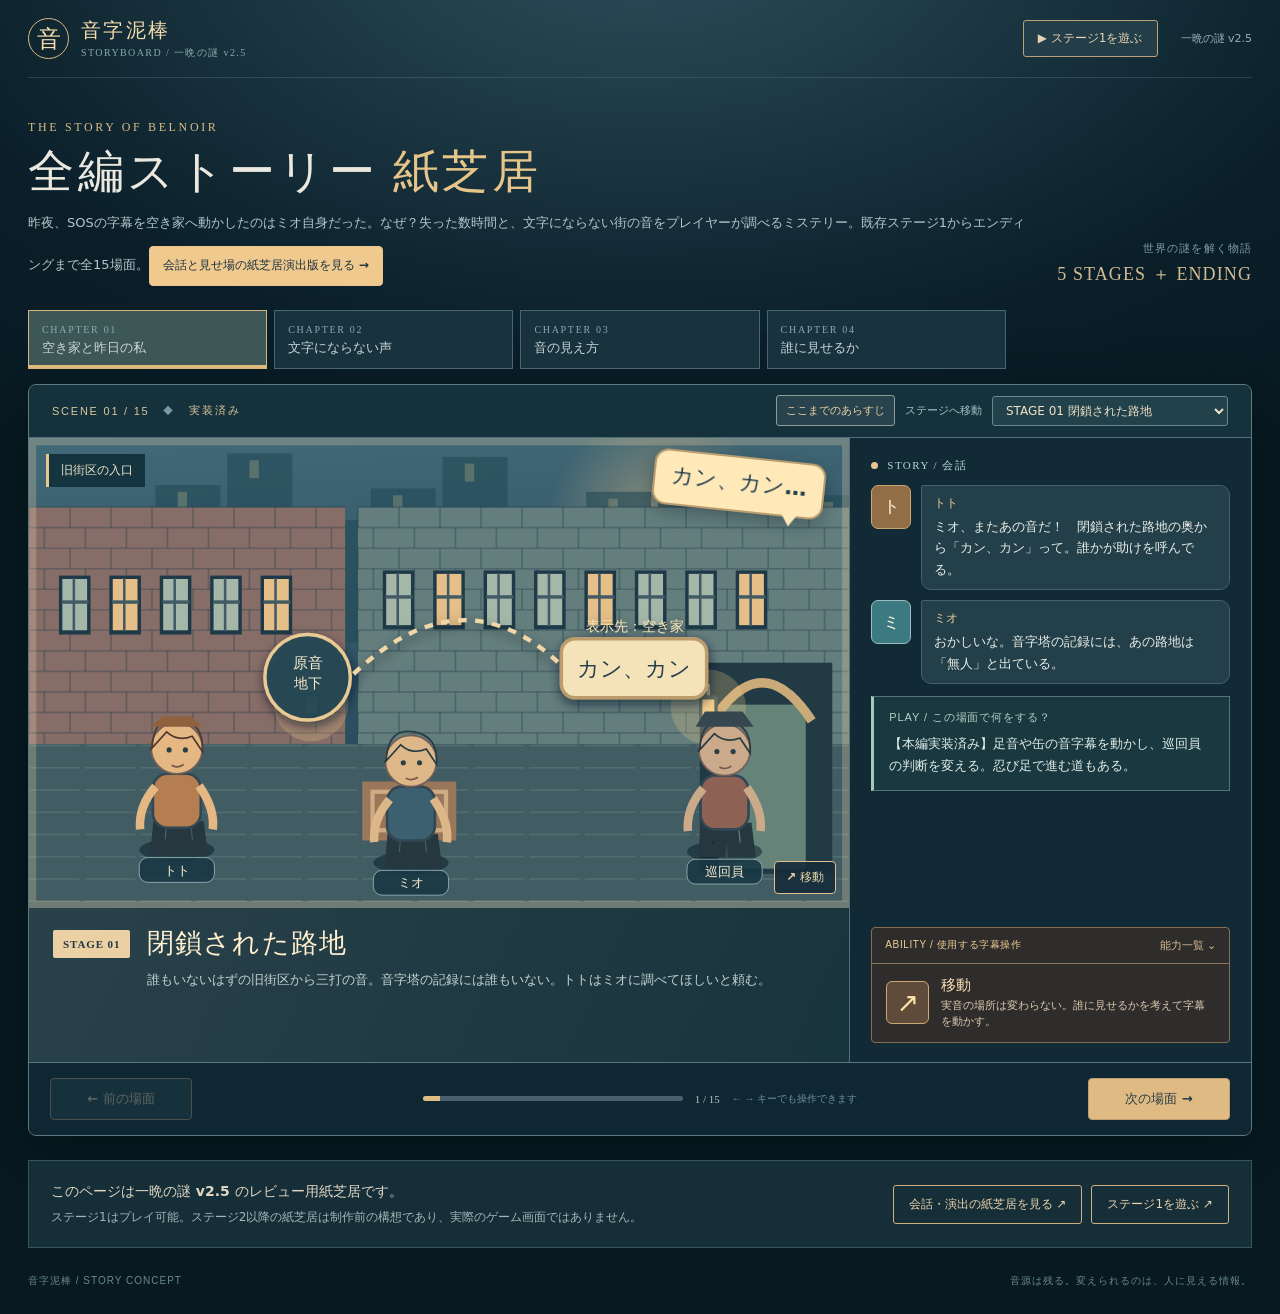
==== commit dc452e6a: "Publish Mio memory mystery v2.5 and choice-driven paper theater" ====
--- a/story/index.html
+++ b/story/index.html
@@ -5,18 +5,18 @@
   <meta name="viewport" content="width=device-width, initial-scale=1, viewport-fit=cover"/>
   <link rel="icon" href="data:image/svg+xml,%3Csvg xmlns='http://www.w3.org/2000/svg' viewBox='0 0 48 48'%3E%3Crect width='48' height='48' rx='10' fill='%231b3a44'/%3E%3Ctext x='24' y='34' text-anchor='middle' font-size='28'%3E%E9%9F%B3%3C/text%3E%3C/svg%3E"/>
   <meta name="theme-color" content="#10262f"/>
-  <meta name="description" content="音字泥棒の世界ではなぜ音が文字になるのか。記憶を少し失ったミオとトトが、音の謎と街の成り立ちを追う全編紙芝居。"/>
+  <meta name="description" content="昨夜なぜ自分がSOS字幕を空き家へ移したのか。数時間の記憶を失ったミオが街の見えない音を調べるミステリー紙芝居。"/>
   <title>音字泥棒｜全編ストーリー紙芝居</title>
   <link rel="stylesheet" href="./style.css"/>
 </head>
 <body>
 <div class="app">
   <header class="topbar">
-    <a class="identity" href="../" aria-label="音字泥棒のゲームへ戻る"><span class="identity-mark">音</span><span><strong>音字泥棒</strong><small>STORYBOARD / 世界の謎 v1.9</small></span></a>
-    <nav class="top-actions" aria-label="ページ移動"><a href="../">▶ ステージ1を遊ぶ</a><span class="draft-label">世界の謎 v1.9</span></nav>
+    <a class="identity" href="../" aria-label="音字泥棒のゲームへ戻る"><span class="identity-mark">音</span><span><strong>音字泥棒</strong><small>STORYBOARD / 一晩の謎 v2.5</small></span></a>
+    <nav class="top-actions" aria-label="ページ移動"><a href="../">▶ ステージ1を遊ぶ</a><span class="draft-label">一晩の謎 v2.5</span></nav>
   </header>
   <section class="heading">
-    <div><span class="kicker">THE STORY OF BELNOIR</span><h1>全編ストーリー<span>紙芝居</span></h1><p>この世界では、なぜ音が文字になるのか？<br class="mobile-br"/>昨日の数時間を覚えていないミオとトトが、街の秘密を調べる。<br class="mobile-br"/>既存ステージ1からエンディングまで全15場面。<a href="./comic/" class="comic-entry">会話と見せ場の紙芝居演出版を見る →</a></p></div>
+    <div><span class="kicker">THE STORY OF BELNOIR</span><h1>全編ストーリー<span>紙芝居</span></h1><p>昨夜、SOSの字幕を空き家へ動かしたのはミオ自身だった。なぜ？<br class="mobile-br"/>失った数時間と、文字にならない街の音をプレイヤーが調べるミステリー。<br class="mobile-br"/>既存ステージ1からエンディングまで全15場面。<a href="./comic/" class="comic-entry">会話と見せ場の紙芝居演出版を見る →</a></p></div>
     <div class="heading-aside">世界の謎を解く物語 <span>5 STAGES ＋ ENDING</span></div>
   </section>
   <nav class="chapter-nav" id="chapters" aria-label="章を選ぶ"></nav>
@@ -53,7 +53,7 @@
       <button id="next" type="button" class="page-button primary">次の場面 <span>→</span></button>
     </footer>
   </main>
-  <section class="bottom-guide"><div><strong>このページは世界の謎 v1.9 のレビュー用紙芝居です。</strong><p>ステージ1はプレイ可能。ステージ2以降の紙芝居は制作前の構想であり、実際のゲーム画面ではありません。</p></div><div class="guide-links"><a href="./comic/">会話・演出の紙芝居を見る ↗</a><a href="../">ステージ1を遊ぶ ↗</a></div></section>
+  <section class="bottom-guide"><div><strong>このページは一晩の謎 v2.5 のレビュー用紙芝居です。</strong><p>ステージ1はプレイ可能。ステージ2以降の紙芝居は制作前の構想であり、実際のゲーム画面ではありません。</p></div><div class="guide-links"><a href="./comic/">会話・演出の紙芝居を見る ↗</a><a href="../">ステージ1を遊ぶ ↗</a></div></section>
   <footer class="footer"><span>音字泥棒 / STORY CONCEPT</span><span>音源は残る。変えられるのは、人に見える情報。</span></footer>
 </div>
 <script type="module" src="./app.js"></script>
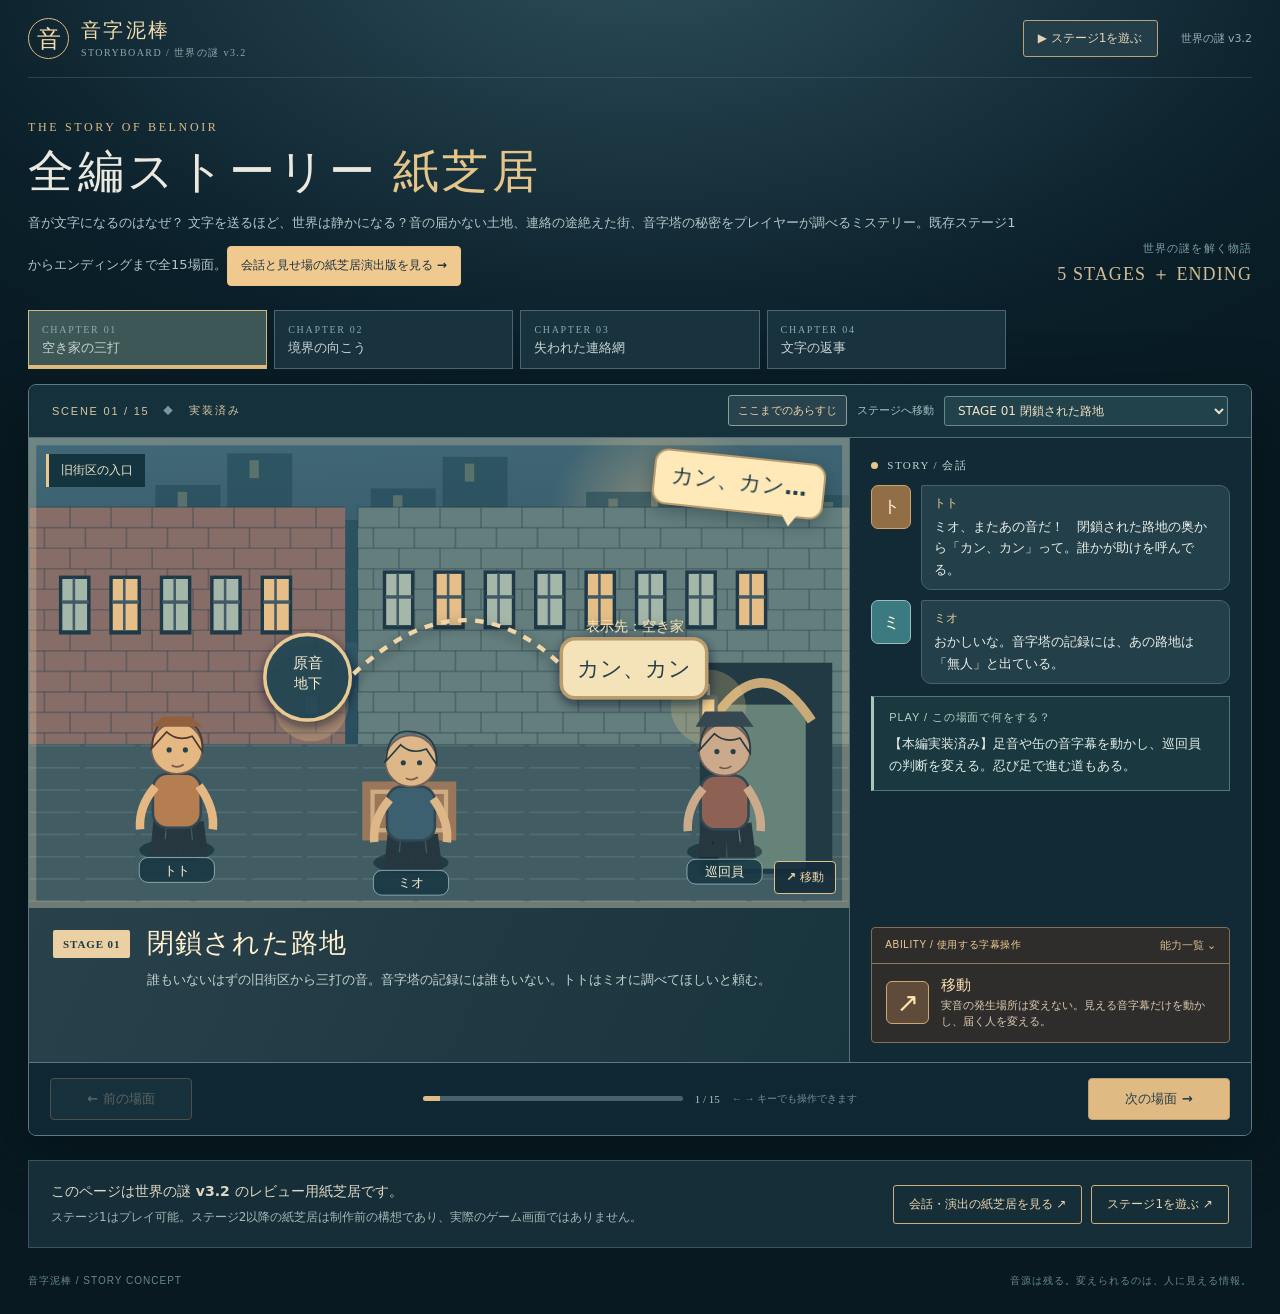
==== commit 1d76705f: "Publish sound relay world mystery v3.2 interactive story" ====
--- a/story/index.html
+++ b/story/index.html
@@ -5,18 +5,18 @@
   <meta name="viewport" content="width=device-width, initial-scale=1, viewport-fit=cover"/>
   <link rel="icon" href="data:image/svg+xml,%3Csvg xmlns='http://www.w3.org/2000/svg' viewBox='0 0 48 48'%3E%3Crect width='48' height='48' rx='10' fill='%231b3a44'/%3E%3Ctext x='24' y='34' text-anchor='middle' font-size='28'%3E%E9%9F%B3%3C/text%3E%3C/svg%3E"/>
   <meta name="theme-color" content="#10262f"/>
-  <meta name="description" content="昨夜なぜ自分がSOS字幕を空き家へ移したのか。数時間の記憶を失ったミオが街の見えない音を調べるミステリー紙芝居。"/>
+  <meta name="description" content="音字塔はなぜ音を文字にするのか。世界の静けさと遠い町の返事をめぐるミステリー紙芝居。"/>
   <title>音字泥棒｜全編ストーリー紙芝居</title>
   <link rel="stylesheet" href="./style.css"/>
 </head>
 <body>
 <div class="app">
   <header class="topbar">
-    <a class="identity" href="../" aria-label="音字泥棒のゲームへ戻る"><span class="identity-mark">音</span><span><strong>音字泥棒</strong><small>STORYBOARD / 一晩の謎 v2.5</small></span></a>
-    <nav class="top-actions" aria-label="ページ移動"><a href="../">▶ ステージ1を遊ぶ</a><span class="draft-label">一晩の謎 v2.5</span></nav>
+    <a class="identity" href="../" aria-label="音字泥棒のゲームへ戻る"><span class="identity-mark">音</span><span><strong>音字泥棒</strong><small>STORYBOARD / 世界の謎 v3.2</small></span></a>
+    <nav class="top-actions" aria-label="ページ移動"><a href="../">▶ ステージ1を遊ぶ</a><span class="draft-label">世界の謎 v3.2</span></nav>
   </header>
   <section class="heading">
-    <div><span class="kicker">THE STORY OF BELNOIR</span><h1>全編ストーリー<span>紙芝居</span></h1><p>昨夜、SOSの字幕を空き家へ動かしたのはミオ自身だった。なぜ？<br class="mobile-br"/>失った数時間と、文字にならない街の音をプレイヤーが調べるミステリー。<br class="mobile-br"/>既存ステージ1からエンディングまで全15場面。<a href="./comic/" class="comic-entry">会話と見せ場の紙芝居演出版を見る →</a></p></div>
+    <div><span class="kicker">THE STORY OF BELNOIR</span><h1>全編ストーリー<span>紙芝居</span></h1><p>音が文字になるのはなぜ？ 文字を送るほど、世界は静かになる？<br class="mobile-br"/>音の届かない土地、連絡の途絶えた街、音字塔の秘密をプレイヤーが調べるミステリー。<br class="mobile-br"/>既存ステージ1からエンディングまで全15場面。<a href="./comic/" class="comic-entry">会話と見せ場の紙芝居演出版を見る →</a></p></div>
     <div class="heading-aside">世界の謎を解く物語 <span>5 STAGES ＋ ENDING</span></div>
   </section>
   <nav class="chapter-nav" id="chapters" aria-label="章を選ぶ"></nav>
@@ -53,7 +53,7 @@
       <button id="next" type="button" class="page-button primary">次の場面 <span>→</span></button>
     </footer>
   </main>
-  <section class="bottom-guide"><div><strong>このページは一晩の謎 v2.5 のレビュー用紙芝居です。</strong><p>ステージ1はプレイ可能。ステージ2以降の紙芝居は制作前の構想であり、実際のゲーム画面ではありません。</p></div><div class="guide-links"><a href="./comic/">会話・演出の紙芝居を見る ↗</a><a href="../">ステージ1を遊ぶ ↗</a></div></section>
+  <section class="bottom-guide"><div><strong>このページは世界の謎 v3.2 のレビュー用紙芝居です。</strong><p>ステージ1はプレイ可能。ステージ2以降の紙芝居は制作前の構想であり、実際のゲーム画面ではありません。</p></div><div class="guide-links"><a href="./comic/">会話・演出の紙芝居を見る ↗</a><a href="../">ステージ1を遊ぶ ↗</a></div></section>
   <footer class="footer"><span>音字泥棒 / STORY CONCEPT</span><span>音源は残る。変えられるのは、人に見える情報。</span></footer>
 </div>
 <script type="module" src="./app.js"></script>
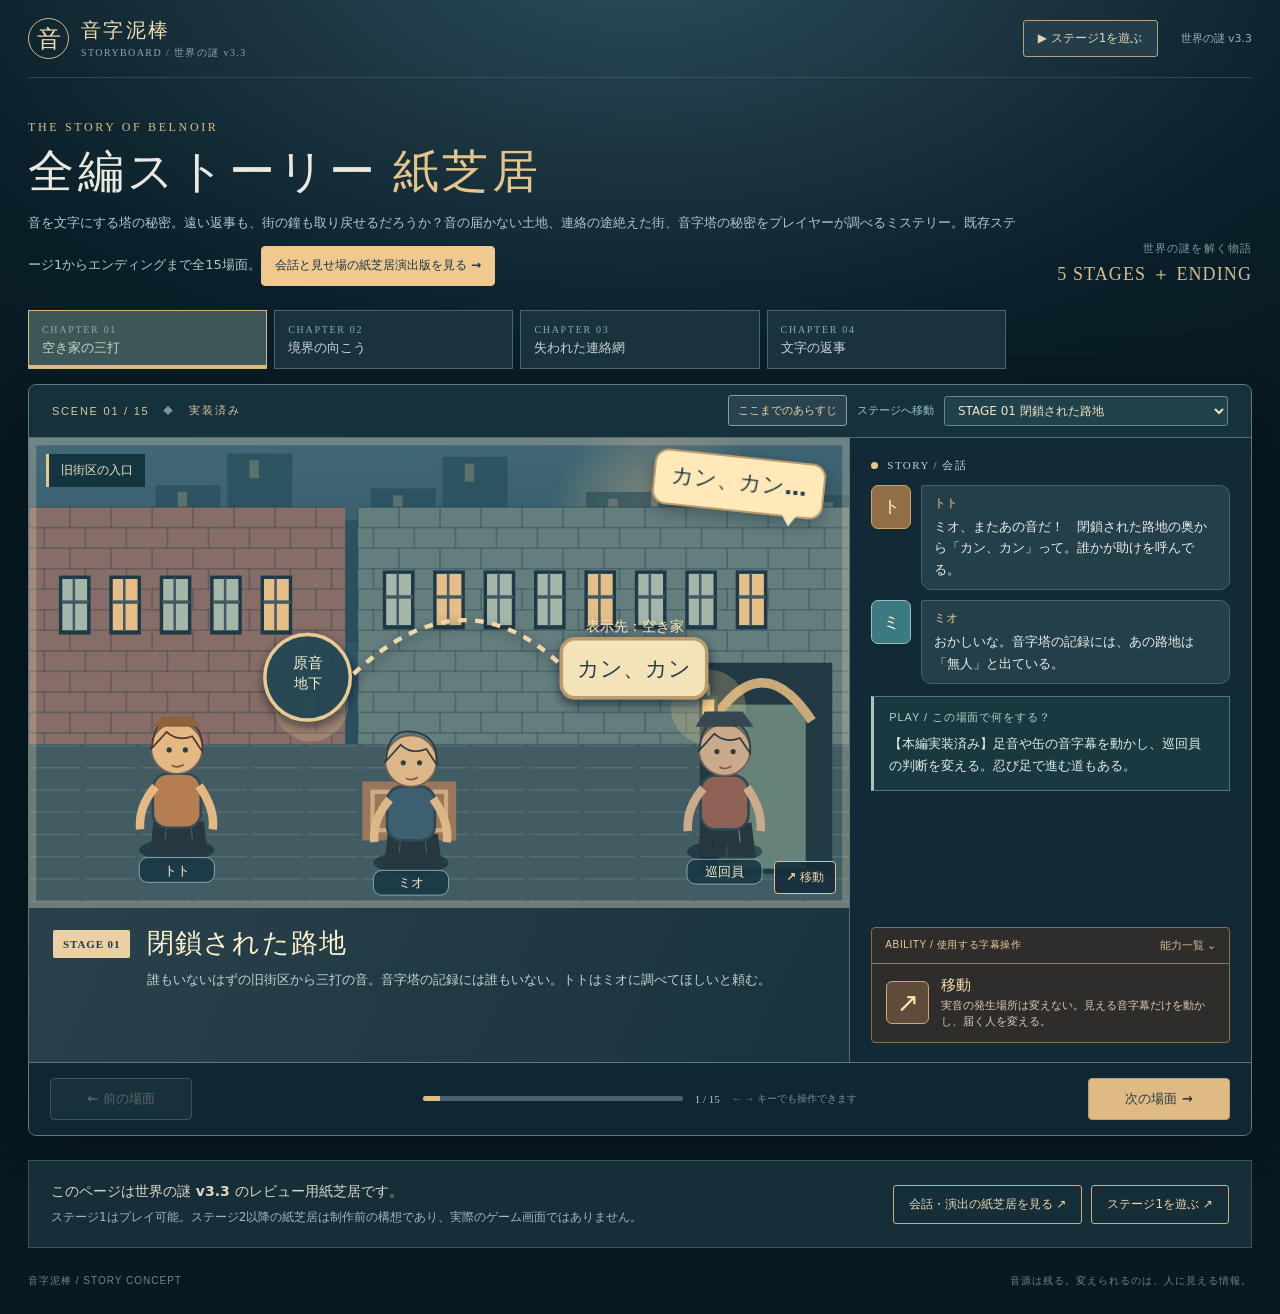
==== commit b9c0c86f: "Publish sound caption cathartic relay finale v3.3" ====
--- a/story/index.html
+++ b/story/index.html
@@ -12,11 +12,11 @@
 <body>
 <div class="app">
   <header class="topbar">
-    <a class="identity" href="../" aria-label="音字泥棒のゲームへ戻る"><span class="identity-mark">音</span><span><strong>音字泥棒</strong><small>STORYBOARD / 世界の謎 v3.2</small></span></a>
-    <nav class="top-actions" aria-label="ページ移動"><a href="../">▶ ステージ1を遊ぶ</a><span class="draft-label">世界の謎 v3.2</span></nav>
+    <a class="identity" href="../" aria-label="音字泥棒のゲームへ戻る"><span class="identity-mark">音</span><span><strong>音字泥棒</strong><small>STORYBOARD / 世界の謎 v3.3</small></span></a>
+    <nav class="top-actions" aria-label="ページ移動"><a href="../">▶ ステージ1を遊ぶ</a><span class="draft-label">世界の謎 v3.3</span></nav>
   </header>
   <section class="heading">
-    <div><span class="kicker">THE STORY OF BELNOIR</span><h1>全編ストーリー<span>紙芝居</span></h1><p>音が文字になるのはなぜ？ 文字を送るほど、世界は静かになる？<br class="mobile-br"/>音の届かない土地、連絡の途絶えた街、音字塔の秘密をプレイヤーが調べるミステリー。<br class="mobile-br"/>既存ステージ1からエンディングまで全15場面。<a href="./comic/" class="comic-entry">会話と見せ場の紙芝居演出版を見る →</a></p></div>
+    <div><span class="kicker">THE STORY OF BELNOIR</span><h1>全編ストーリー<span>紙芝居</span></h1><p>音を文字にする塔の秘密。遠い返事も、街の鐘も取り戻せるだろうか？<br class="mobile-br"/>音の届かない土地、連絡の途絶えた街、音字塔の秘密をプレイヤーが調べるミステリー。<br class="mobile-br"/>既存ステージ1からエンディングまで全15場面。<a href="./comic/" class="comic-entry">会話と見せ場の紙芝居演出版を見る →</a></p></div>
     <div class="heading-aside">世界の謎を解く物語 <span>5 STAGES ＋ ENDING</span></div>
   </section>
   <nav class="chapter-nav" id="chapters" aria-label="章を選ぶ"></nav>
@@ -53,7 +53,7 @@
       <button id="next" type="button" class="page-button primary">次の場面 <span>→</span></button>
     </footer>
   </main>
-  <section class="bottom-guide"><div><strong>このページは世界の謎 v3.2 のレビュー用紙芝居です。</strong><p>ステージ1はプレイ可能。ステージ2以降の紙芝居は制作前の構想であり、実際のゲーム画面ではありません。</p></div><div class="guide-links"><a href="./comic/">会話・演出の紙芝居を見る ↗</a><a href="../">ステージ1を遊ぶ ↗</a></div></section>
+  <section class="bottom-guide"><div><strong>このページは世界の謎 v3.3 のレビュー用紙芝居です。</strong><p>ステージ1はプレイ可能。ステージ2以降の紙芝居は制作前の構想であり、実際のゲーム画面ではありません。</p></div><div class="guide-links"><a href="./comic/">会話・演出の紙芝居を見る ↗</a><a href="../">ステージ1を遊ぶ ↗</a></div></section>
   <footer class="footer"><span>音字泥棒 / STORY CONCEPT</span><span>音源は残る。変えられるのは、人に見える情報。</span></footer>
 </div>
 <script type="module" src="./app.js"></script>
